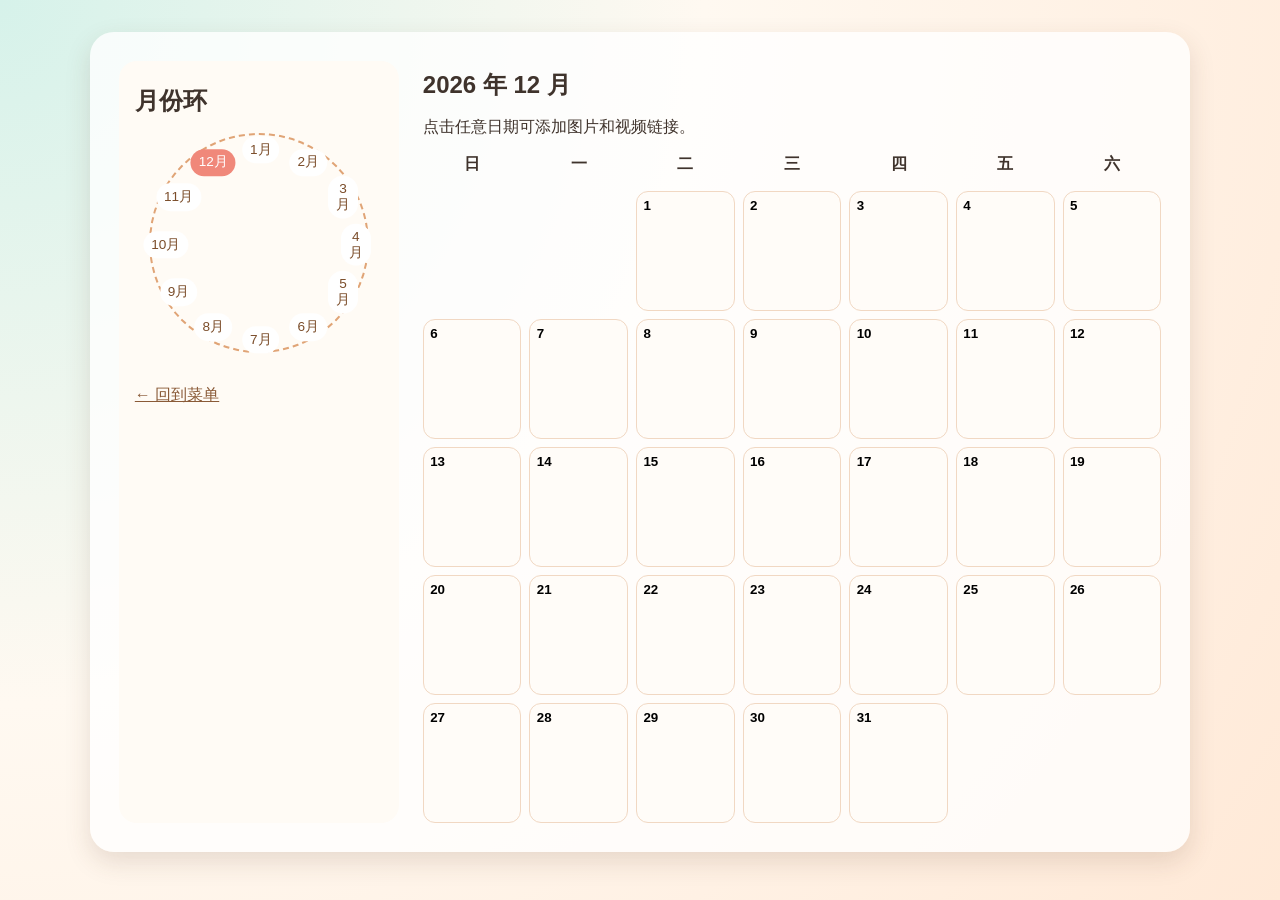
==== calendar.html @ 6daf6be3 "Build interactive afternoon-tea personal website" ====
<!DOCTYPE html>
<html lang="zh-CN">
  <head>
    <meta charset="UTF-8" />
    <meta name="viewport" content="width=device-width, initial-scale=1.0" />
    <title>月历咖啡馆</title>
    <link rel="stylesheet" href="styles.css" />
  </head>
  <body class="page calendar-page">
    <main class="calendar-layout fade-in">
      <aside class="month-ring-panel">
        <h1>月份环</h1>
        <div id="monthRing" class="month-ring" aria-label="月份选择"></div>
        <a class="back-link" href="menu.html">← 回到菜单</a>
      </aside>

      <section class="calendar-panel">
        <header>
          <h2 id="calendarTitle">2026 年 1 月</h2>
          <p>点击任意日期可添加图片和视频链接。</p>
        </header>

        <div class="weekday-row">
          <span>日</span><span>一</span><span>二</span><span>三</span><span>四</span><span>五</span><span>六</span>
        </div>
        <div id="calendarGrid" class="calendar-grid"></div>
      </section>
    </main>

    <dialog id="dayEditor" class="day-editor">
      <form method="dialog" id="entryForm">
        <h3 id="editorDate">编辑日期</h3>
        <label>
          图片 URL
          <input type="url" id="imageInput" placeholder="https://..." />
        </label>
        <label>
          视频链接 URL
          <input type="url" id="videoInput" placeholder="https://..." />
        </label>
        <menu>
          <button value="cancel" type="reset">取消</button>
          <button value="default" id="saveEntry" type="submit">保存</button>
        </menu>
      </form>
    </dialog>

    <script src="script.js"></script>
  </body>
</html>
---- styles.css ----
:root {
  --cream: #fff9f1;
  --tea: #f6d7b0;
  --mint: #d6f2ea;
  --brown: #7b4d2a;
  --accent: #f0887a;
  --text: #3f332c;
  --card: #ffffffcc;
  --shadow: 0 10px 26px rgba(96, 62, 42, 0.15);
}

* {
  box-sizing: border-box;
}

body {
  margin: 0;
  font-family: "Segoe UI", "PingFang SC", "Microsoft YaHei", sans-serif;
  color: var(--text);
  background: radial-gradient(circle at top left, var(--mint), var(--cream) 45%, #ffe9d7);
  min-height: 100vh;
}

.page {
  padding: 2rem;
}

.fade-in {
  animation: fadeIn 0.7s ease-out both;
}

.slide-up {
  animation: slideUp 0.8s ease-out both;
}

.hero {
  display: grid;
  grid-template-columns: 1.1fr 1fr;
  gap: 2rem;
  align-items: center;
  min-height: calc(100vh - 4rem);
}

.tagline {
  display: inline-block;
  background: #ffffffb7;
  border-radius: 999px;
  padding: 0.4rem 0.9rem;
}

h1,
h2 {
  margin: 0.5rem 0;
}

.subtitle {
  max-width: 36rem;
  line-height: 1.8;
}

.order-btn {
  display: inline-flex;
  margin-top: 1.2rem;
  padding: 0.8rem 2rem;
  background: linear-gradient(135deg, #f58d84, #efc277);
  color: #fff;
  border-radius: 999px;
  font-size: 2rem;
  text-decoration: none;
  font-family: "Brush Script MT", cursive;
  letter-spacing: 1px;
  box-shadow: var(--shadow);
  transition: transform 0.25s ease;
}

.order-btn:hover {
  transform: translateY(-5px) scale(1.03);
}

.hero-right {
  display: flex;
  flex-direction: column;
  gap: 2rem;
  align-items: center;
}

.teapot-illustration,
.teacup-illustration {
  position: relative;
}

.teapot-body {
  width: 220px;
  height: 140px;
  background: #efbc87;
  border-radius: 50% 50% 42% 42%;
}

.teapot-lid {
  position: absolute;
  top: -20px;
  left: 80px;
  width: 60px;
  height: 25px;
  background: #dc9662;
  border-radius: 20px;
}

.teapot-handle {
  position: absolute;
  right: -36px;
  top: 32px;
  width: 60px;
  height: 70px;
  border: 12px solid #dc9662;
  border-left: 0;
  border-radius: 0 50px 50px 0;
}

.teapot-spout {
  position: absolute;
  left: -26px;
  top: 48px;
  width: 40px;
  height: 30px;
  background: #dc9662;
  clip-path: polygon(0 0, 100% 50%, 0 100%);
}

.cup-body {
  width: 170px;
  height: 90px;
  background: #fff;
  border-radius: 14px 14px 42px 42px;
  border: 5px solid #eabf98;
}

.cup-handle {
  position: absolute;
  right: -35px;
  top: 20px;
  width: 38px;
  height: 42px;
  border: 7px solid #eabf98;
  border-left: 0;
  border-radius: 0 28px 28px 0;
}

.steam {
  position: absolute;
  width: 20px;
  height: 55px;
  border-left: 3px solid #ffffff;
  border-radius: 50%;
  animation: steamFloat 2.5s ease-in-out infinite;
}

.steam1 {
  top: -50px;
  left: 52px;
}

.steam2 {
  top: -56px;
  left: 92px;
  animation-delay: 0.8s;
}

.menu-shell,
.gallery-shell,
.calendar-layout {
  background: var(--card);
  border-radius: 24px;
  box-shadow: var(--shadow);
  max-width: 1100px;
  margin: 0 auto;
  padding: 1.8rem;
}

.menu-grid {
  display: grid;
  grid-template-columns: repeat(auto-fit, minmax(280px, 1fr));
  gap: 1.2rem;
  margin-top: 1.2rem;
}

.menu-card {
  text-decoration: none;
  color: inherit;
  background: linear-gradient(165deg, #fff, #fff6e7);
  border-radius: 20px;
  padding: 1rem;
  min-height: 210px;
  position: relative;
  overflow: hidden;
  transition: transform 0.2s ease, box-shadow 0.2s ease;
}

.menu-card::after {
  content: attr(data-desc);
  position: absolute;
  inset: auto 0 0 0;
  background: #7b4d2ac7;
  color: #fff;
  padding: 0.8rem;
  transform: translateY(100%);
  transition: transform 0.25s ease;
}

.menu-card:hover::after {
  transform: translateY(0);
}

.menu-card:hover {
  transform: translateY(-4px);
  box-shadow: var(--shadow);
}

.coffee-shape {
  display: inline-block;
  width: 110px;
  height: 110px;
  position: relative;
  margin-bottom: 0.8rem;
}

.coffee-cup {
  position: absolute;
  bottom: 0;
  width: 94px;
  height: 64px;
  border-radius: 18px 18px 32px 32px;
  background: #c48c5d;
}

.coffee-handle {
  position: absolute;
  bottom: 23px;
  right: 0;
  width: 24px;
  height: 28px;
  border: 5px solid #9a6640;
  border-left: 0;
  border-radius: 0 18px 18px 0;
}

.coffee-steam {
  position: absolute;
  top: 8px;
  width: 12px;
  height: 32px;
  border-left: 3px solid #9a6640;
  border-radius: 50%;
}

.steam-a {
  left: 24px;
}

.steam-b {
  left: 50px;
}

.plate-icon {
  width: 90px;
  height: 90px;
  border-radius: 50%;
  background: radial-gradient(circle at center, #fff 45%, #f6d7b0);
  margin-bottom: 0.8rem;
}

.calendar-layout {
  display: grid;
  grid-template-columns: 280px 1fr;
  gap: 1.5rem;
}

.month-ring-panel {
  background: #fffbf5;
  border-radius: 18px;
  padding: 1rem;
}

.month-ring {
  width: 220px;
  height: 220px;
  margin: 1rem auto;
  position: relative;
  border-radius: 50%;
  border: 2px dashed #e0a476;
}

.month-btn {
  position: absolute;
  transform: translate(-50%, -50%);
  border: 0;
  background: #fff;
  color: #7b4d2a;
  border-radius: 999px;
  padding: 0.3rem 0.5rem;
  cursor: pointer;
  font-size: 0.85rem;
}

.month-btn.active {
  background: #f0887a;
  color: #fff;
}

.weekday-row,
.calendar-grid {
  display: grid;
  grid-template-columns: repeat(7, minmax(0, 1fr));
  gap: 0.5rem;
}

.weekday-row {
  margin: 1rem 0;
  text-align: center;
  font-weight: 700;
}

.day-cell {
  border: 1px solid #f1d8c3;
  border-radius: 12px;
  min-height: 120px;
  background: #fffcf8;
  padding: 0.4rem;
  cursor: pointer;
  display: flex;
  flex-direction: column;
  gap: 0.4rem;
}

.day-cell img {
  width: 100%;
  height: 50px;
  object-fit: cover;
  border-radius: 8px;
}

.day-cell a {
  color: #c45b44;
  font-size: 0.8rem;
}

.day-editor {
  border: 0;
  border-radius: 14px;
  padding: 1rem;
  width: min(420px, 92vw);
}

.day-editor form {
  display: grid;
  gap: 0.8rem;
}

.day-editor input,
.gallery-controls input {
  width: 100%;
  padding: 0.45rem;
  border-radius: 8px;
  border: 1px solid #d8c2aa;
}

.gallery-controls {
  display: grid;
  grid-template-columns: repeat(auto-fit, minmax(220px, 1fr));
  gap: 1rem;
  margin: 1rem 0;
}

.primary-btn {
  border: 0;
  border-radius: 999px;
  background: #f0887a;
  color: #fff;
  padding: 0.6rem 1rem;
  cursor: pointer;
  align-self: end;
}

.gallery-grid {
  display: grid;
  grid-template-columns: repeat(auto-fit, minmax(190px, 1fr));
  gap: 0.8rem;
}

.gallery-item {
  background: #fff;
  border-radius: 12px;
  padding: 0.5rem;
  box-shadow: 0 4px 14px rgba(0, 0, 0, 0.08);
}

.gallery-item img,
.gallery-item iframe {
  width: 100%;
  border-radius: 8px;
}

.back-link {
  display: inline-block;
  margin-top: 1rem;
  color: #8a5a37;
}

@keyframes fadeIn {
  from { opacity: 0; }
  to { opacity: 1; }
}

@keyframes slideUp {
  from {
    opacity: 0;
    transform: translateY(20px);
  }
  to {
    opacity: 1;
    transform: translateY(0);
  }
}

@keyframes steamFloat {
  0%,
  100% { transform: translateY(0); }
  50% { transform: translateY(-8px); }
}

@media (max-width: 900px) {
  .hero,
  .calendar-layout {
    grid-template-columns: 1fr;
  }

  .month-ring {
    margin-inline: 0;
  }
}
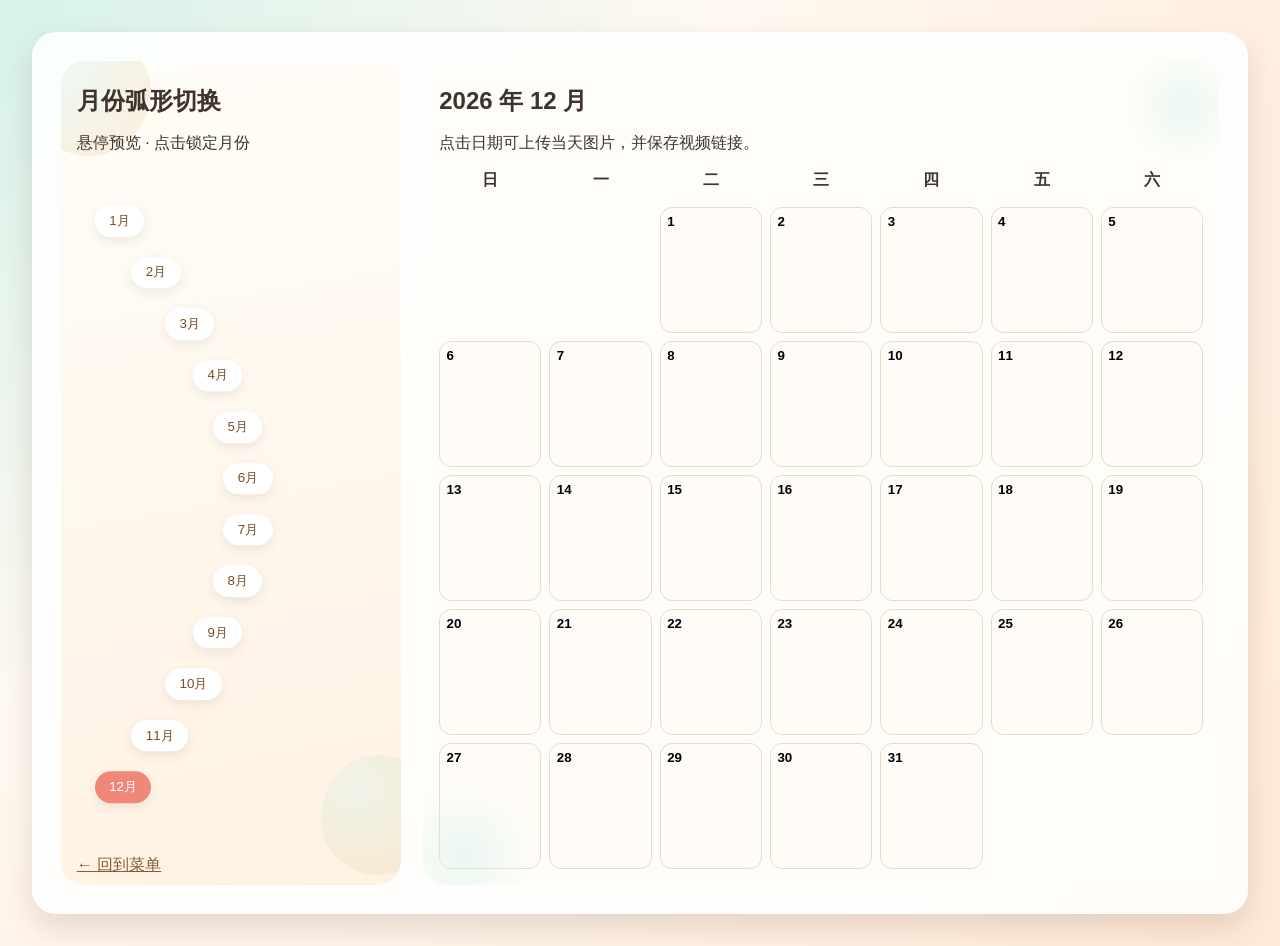
==== commit cca367e1: "Refine tea site with gif home, arc calendar, and teapot period gallery" ====
--- a/calendar.html
+++ b/calendar.html
@@ -8,16 +8,19 @@
   </head>
   <body class="page calendar-page">
     <main class="calendar-layout fade-in">
-      <aside class="month-ring-panel">
-        <h1>月份环</h1>
-        <div id="monthRing" class="month-ring" aria-label="月份选择"></div>
+      <aside class="month-arc-panel">
+        <div class="month-illustration leaf-a" aria-hidden="true"></div>
+        <div class="month-illustration leaf-b" aria-hidden="true"></div>
+        <h1>月份弧形切换</h1>
+        <p>悬停预览 · 点击锁定月份</p>
+        <div id="monthArc" class="month-arc" aria-label="月份弧形选择"></div>
         <a class="back-link" href="menu.html">← 回到菜单</a>
       </aside>
 
       <section class="calendar-panel">
         <header>
           <h2 id="calendarTitle">2026 年 1 月</h2>
-          <p>点击任意日期可添加图片和视频链接。</p>
+          <p>点击日期可上传当天图片，并保存视频链接。</p>
         </header>
 
         <div class="weekday-row">
@@ -31,9 +34,10 @@
       <form method="dialog" id="entryForm">
         <h3 id="editorDate">编辑日期</h3>
         <label>
-          图片 URL
-          <input type="url" id="imageInput" placeholder="https://..." />
+          上传图片
+          <input type="file" id="imageFileInput" accept="image/*" />
         </label>
+        <img id="imagePreview" class="upload-preview" alt="图片预览" hidden />
         <label>
           视频链接 URL
           <input type="url" id="videoInput" placeholder="https://..." />
--- a/styles.css
+++ b/styles.css
@@ -5,8 +5,8 @@
   --brown: #7b4d2a;
   --accent: #f0887a;
   --text: #3f332c;
-  --card: #ffffffcc;
-  --shadow: 0 10px 26px rgba(96, 62, 42, 0.15);
+  --card: #ffffffd9;
+  --shadow: 0 14px 30px rgba(96, 62, 42, 0.16);
 }
 
 * {
@@ -25,47 +25,28 @@
   padding: 2rem;
 }
 
-.fade-in {
-  animation: fadeIn 0.7s ease-out both;
-}
-
-.slide-up {
-  animation: slideUp 0.8s ease-out both;
-}
-
-.hero {
-  display: grid;
-  grid-template-columns: 1.1fr 1fr;
-  gap: 2rem;
-  align-items: center;
+.fade-in { animation: fadeIn 0.7s ease-out both; }
+.slide-up { animation: slideUp 0.8s ease-out both; }
+
+/* Home */
+.gif-home {
+  --home-gif: url("https://media.giphy.com/media/l0HlNQ03J5JxX6lva/giphy.gif");
+  background: var(--home-gif) center/cover no-repeat fixed;
+}
+
+.home-minimal {
   min-height: calc(100vh - 4rem);
-}
-
-.tagline {
-  display: inline-block;
-  background: #ffffffb7;
-  border-radius: 999px;
-  padding: 0.4rem 0.9rem;
-}
-
-h1,
-h2 {
-  margin: 0.5rem 0;
-}
-
-.subtitle {
-  max-width: 36rem;
-  line-height: 1.8;
+  display: grid;
+  place-items: center;
 }
 
 .order-btn {
   display: inline-flex;
-  margin-top: 1.2rem;
-  padding: 0.8rem 2rem;
+  padding: 0.9rem 2.2rem;
   background: linear-gradient(135deg, #f58d84, #efc277);
   color: #fff;
   border-radius: 999px;
-  font-size: 2rem;
+  font-size: 2.1rem;
   text-decoration: none;
   font-family: "Brush Script MT", cursive;
   letter-spacing: 1px;
@@ -73,110 +54,23 @@
   transition: transform 0.25s ease;
 }
 
-.order-btn:hover {
-  transform: translateY(-5px) scale(1.03);
-}
-
-.hero-right {
-  display: flex;
-  flex-direction: column;
-  gap: 2rem;
-  align-items: center;
-}
-
-.teapot-illustration,
-.teacup-illustration {
-  position: relative;
-}
-
-.teapot-body {
-  width: 220px;
-  height: 140px;
-  background: #efbc87;
-  border-radius: 50% 50% 42% 42%;
-}
-
-.teapot-lid {
-  position: absolute;
-  top: -20px;
-  left: 80px;
-  width: 60px;
-  height: 25px;
-  background: #dc9662;
-  border-radius: 20px;
-}
-
-.teapot-handle {
-  position: absolute;
-  right: -36px;
-  top: 32px;
-  width: 60px;
-  height: 70px;
-  border: 12px solid #dc9662;
-  border-left: 0;
-  border-radius: 0 50px 50px 0;
-}
-
-.teapot-spout {
-  position: absolute;
-  left: -26px;
-  top: 48px;
-  width: 40px;
-  height: 30px;
-  background: #dc9662;
-  clip-path: polygon(0 0, 100% 50%, 0 100%);
-}
-
-.cup-body {
-  width: 170px;
-  height: 90px;
-  background: #fff;
-  border-radius: 14px 14px 42px 42px;
-  border: 5px solid #eabf98;
-}
-
-.cup-handle {
-  position: absolute;
-  right: -35px;
-  top: 20px;
-  width: 38px;
-  height: 42px;
-  border: 7px solid #eabf98;
-  border-left: 0;
-  border-radius: 0 28px 28px 0;
-}
-
-.steam {
-  position: absolute;
-  width: 20px;
-  height: 55px;
-  border-left: 3px solid #ffffff;
-  border-radius: 50%;
-  animation: steamFloat 2.5s ease-in-out infinite;
-}
-
-.steam1 {
-  top: -50px;
-  left: 52px;
-}
-
-.steam2 {
-  top: -56px;
-  left: 92px;
-  animation-delay: 0.8s;
-}
-
+.order-btn:hover { transform: translateY(-5px) scale(1.04); }
+
+/* Shared panel */
 .menu-shell,
 .gallery-shell,
 .calendar-layout {
   background: var(--card);
   border-radius: 24px;
   box-shadow: var(--shadow);
-  max-width: 1100px;
+  max-width: 1240px;
   margin: 0 auto;
   padding: 1.8rem;
 }
 
+h1, h2 { margin: 0.5rem 0; }
+
+/* Menu */
 .menu-grid {
   display: grid;
   grid-template-columns: repeat(auto-fit, minmax(280px, 1fr));
@@ -207,14 +101,8 @@
   transition: transform 0.25s ease;
 }
 
-.menu-card:hover::after {
-  transform: translateY(0);
-}
-
-.menu-card:hover {
-  transform: translateY(-4px);
-  box-shadow: var(--shadow);
-}
+.menu-card:hover::after { transform: translateY(0); }
+.menu-card:hover { transform: translateY(-4px); box-shadow: var(--shadow); }
 
 .coffee-shape {
   display: inline-block;
@@ -253,13 +141,8 @@
   border-radius: 50%;
 }
 
-.steam-a {
-  left: 24px;
-}
-
-.steam-b {
-  left: 50px;
-}
+.steam-a { left: 24px; }
+.steam-b { left: 50px; }
 
 .plate-icon {
   width: 90px;
@@ -269,42 +152,100 @@
   margin-bottom: 0.8rem;
 }
 
+/* Calendar arc layout */
 .calendar-layout {
   display: grid;
-  grid-template-columns: 280px 1fr;
-  gap: 1.5rem;
-}
-
-.month-ring-panel {
-  background: #fffbf5;
-  border-radius: 18px;
-  padding: 1rem;
-}
-
-.month-ring {
-  width: 220px;
-  height: 220px;
-  margin: 1rem auto;
+  grid-template-columns: 340px 1fr;
+  gap: 1.4rem;
+  min-height: 80vh;
+}
+
+.month-arc-panel {
   position: relative;
-  border-radius: 50%;
-  border: 2px dashed #e0a476;
-}
-
-.month-btn {
-  position: absolute;
-  transform: translate(-50%, -50%);
+  overflow: hidden;
+  border-radius: 24px;
+  background: linear-gradient(170deg, #fffdf8, #fff2e2);
+  padding: 1rem 1rem 1.2rem;
+}
+
+.month-illustration {
+  position: absolute;
+  width: 120px;
+  height: 120px;
+  background: radial-gradient(circle at 30% 30%, #d6f2ea, #f6d7b0);
+  opacity: 0.4;
+  border-radius: 46% 54% 52% 48% / 54% 45% 55% 46%;
+}
+
+.leaf-a { left: -30px; top: -25px; }
+.leaf-b { right: -40px; bottom: 10px; }
+
+.month-arc-panel h1,
+.month-arc-panel p,
+.month-arc,
+.month-arc-panel .back-link { position: relative; z-index: 2; }
+
+.month-arc {
+  margin-top: 1rem;
+  min-height: calc(100% - 120px);
+  width: 100%;
+  position: relative;
+}
+
+.month-arc-btn {
+  position: absolute;
+  left: 18px;
+  transform: translateY(-50%);
   border: 0;
   background: #fff;
   color: #7b4d2a;
   border-radius: 999px;
-  padding: 0.3rem 0.5rem;
+  padding: 0.42rem 0.9rem;
+  box-shadow: 0 4px 12px rgba(0, 0, 0, 0.08);
   cursor: pointer;
-  font-size: 0.85rem;
-}
-
-.month-btn.active {
+  transition: transform 0.2s ease, background 0.2s ease, color 0.2s ease;
+}
+
+.month-arc-btn:hover,
+.month-arc-btn.preview {
+  transform: translateY(-50%) translateX(6px);
+  background: #f7bc83;
+}
+
+.month-arc-btn.active {
   background: #f0887a;
   color: #fff;
+}
+
+.calendar-panel {
+  background: #fffdf9;
+  border-radius: 22px;
+  padding: 1rem;
+  position: relative;
+  overflow: hidden;
+}
+
+.calendar-panel::before,
+.calendar-panel::after {
+  content: "";
+  position: absolute;
+  border-radius: 50%;
+  background: radial-gradient(circle, #d6f2ea80, transparent 65%);
+  pointer-events: none;
+}
+
+.calendar-panel::before {
+  width: 130px;
+  height: 130px;
+  right: -30px;
+  top: -20px;
+}
+
+.calendar-panel::after {
+  width: 160px;
+  height: 160px;
+  left: -40px;
+  bottom: -50px;
 }
 
 .weekday-row,
@@ -323,7 +264,7 @@
 .day-cell {
   border: 1px solid #f1d8c3;
   border-radius: 12px;
-  min-height: 120px;
+  min-height: 126px;
   background: #fffcf8;
   padding: 0.4rem;
   cursor: pointer;
@@ -334,15 +275,12 @@
 
 .day-cell img {
   width: 100%;
-  height: 50px;
+  height: 56px;
   object-fit: cover;
   border-radius: 8px;
 }
 
-.day-cell a {
-  color: #c45b44;
-  font-size: 0.8rem;
-}
+.day-cell a { color: #c45b44; font-size: 0.8rem; }
 
 .day-editor {
   border: 0;
@@ -351,53 +289,182 @@
   width: min(420px, 92vw);
 }
 
-.day-editor form {
-  display: grid;
+.day-editor form { display: grid; gap: 0.8rem; }
+.day-editor input,
+.gallery-shell input { width: 100%; padding: 0.45rem; border-radius: 8px; border: 1px solid #d8c2aa; }
+
+.upload-preview {
+  width: 100%;
+  max-height: 160px;
+  object-fit: cover;
+  border-radius: 10px;
+}
+
+/* Gallery periods */
+.period-manager {
+  margin: 1rem 0;
+  display: grid;
+  grid-template-columns: 1fr auto;
   gap: 0.8rem;
-}
-
-.day-editor input,
-.gallery-controls input {
-  width: 100%;
-  padding: 0.45rem;
-  border-radius: 8px;
-  border: 1px solid #d8c2aa;
-}
-
-.gallery-controls {
-  display: grid;
-  grid-template-columns: repeat(auto-fit, minmax(220px, 1fr));
-  gap: 1rem;
-  margin: 1rem 0;
-}
-
-.primary-btn {
+  align-items: end;
+}
+
+.primary-btn,
+.ghost-btn {
   border: 0;
   border-radius: 999px;
-  background: #f0887a;
-  color: #fff;
-  padding: 0.6rem 1rem;
+  padding: 0.58rem 1rem;
   cursor: pointer;
-  align-self: end;
-}
-
-.gallery-grid {
-  display: grid;
-  grid-template-columns: repeat(auto-fit, minmax(190px, 1fr));
+}
+
+.primary-btn { background: #f0887a; color: #fff; }
+.ghost-btn { background: #f3ebdf; color: #6f4a2f; }
+.ghost-btn.danger { background: #ffd9d2; color: #9b2c2c; }
+
+.period-list {
+  display: flex;
+  flex-wrap: wrap;
   gap: 0.8rem;
-}
-
-.gallery-item {
+  margin-bottom: 1rem;
+}
+
+.period-item {
+  border: 0;
+  background: #fff;
+  border-radius: 14px;
+  padding: 0.6rem 0.8rem;
+  box-shadow: 0 5px 14px rgba(0, 0, 0, 0.09);
+  display: flex;
+  gap: 0.5rem;
+  align-items: center;
+  cursor: pointer;
+}
+
+.period-item.active {
+  outline: 2px solid #f0887a;
+  transform: translateY(-2px);
+}
+
+.period-item .tiny-pot {
+  width: 26px;
+  height: 20px;
+  border-radius: 50% 50% 45% 45%;
+  background: #d29663;
+  position: relative;
+}
+
+.period-item .tiny-pot::after {
+  content: "";
+  position: absolute;
+  right: -8px;
+  top: 5px;
+  width: 8px;
+  height: 8px;
+  border: 2px solid #b07543;
+  border-left: 0;
+  border-radius: 0 8px 8px 0;
+}
+
+.period-detail {
+  background: #fffcf8;
+  border-radius: 18px;
+  padding: 1rem;
+}
+
+.period-detail-head {
+  display: flex;
+  justify-content: space-between;
+  flex-wrap: wrap;
+  gap: 0.8rem;
+  align-items: center;
+}
+
+.period-actions { display: flex; gap: 0.5rem; }
+
+.water-upload-controls {
+  margin: 0.8rem 0;
+}
+
+.waterfall-scene {
+  display: grid;
+  grid-template-columns: 120px 1fr;
+  gap: 1rem;
+  align-items: start;
+}
+
+.teapot-anchor {
+  position: sticky;
+  top: 1rem;
+  width: 105px;
+  height: 90px;
+}
+
+.pot-body {
+  position: absolute;
+  bottom: 10px;
+  left: 14px;
+  width: 70px;
+  height: 46px;
+  border-radius: 50% 50% 44% 44%;
+  background: #d29663;
+}
+
+.pot-lid {
+  position: absolute;
+  top: 14px;
+  left: 34px;
+  width: 30px;
+  height: 10px;
+  border-radius: 10px;
+  background: #b97f4d;
+}
+
+.pot-handle {
+  position: absolute;
+  right: 8px;
+  bottom: 24px;
+  width: 16px;
+  height: 24px;
+  border: 4px solid #b97f4d;
+  border-left: 0;
+  border-radius: 0 14px 14px 0;
+}
+
+.pot-spout {
+  position: absolute;
+  left: 0;
+  bottom: 30px;
+  width: 20px;
+  height: 15px;
+  background: #b97f4d;
+  clip-path: polygon(0 0, 100% 50%, 0 100%);
+}
+
+.water-stream {
+  border-left: 8px solid #c2edf5;
+  padding-left: 0.8rem;
+  display: grid;
+  gap: 0.8rem;
+}
+
+.stream-item {
   background: #fff;
   border-radius: 12px;
   padding: 0.5rem;
   box-shadow: 0 4px 14px rgba(0, 0, 0, 0.08);
 }
 
-.gallery-item img,
-.gallery-item iframe {
+.stream-item img {
   width: 100%;
+  max-height: 220px;
+  object-fit: cover;
   border-radius: 8px;
+}
+
+.stream-item footer {
+  margin-top: 0.4rem;
+  display: flex;
+  gap: 0.5rem;
 }
 
 .back-link {
@@ -412,29 +479,24 @@
 }
 
 @keyframes slideUp {
-  from {
-    opacity: 0;
-    transform: translateY(20px);
-  }
-  to {
-    opacity: 1;
-    transform: translateY(0);
-  }
-}
-
-@keyframes steamFloat {
-  0%,
-  100% { transform: translateY(0); }
-  50% { transform: translateY(-8px); }
-}
-
-@media (max-width: 900px) {
-  .hero,
+  from { opacity: 0; transform: translateY(20px); }
+  to { opacity: 1; transform: translateY(0); }
+}
+
+@media (max-width: 960px) {
   .calendar-layout {
     grid-template-columns: 1fr;
   }
 
-  .month-ring {
-    margin-inline: 0;
+  .month-arc {
+    min-height: 300px;
   }
-}
+
+  .waterfall-scene {
+    grid-template-columns: 1fr;
+  }
+
+  .teapot-anchor {
+    position: relative;
+  }
+}
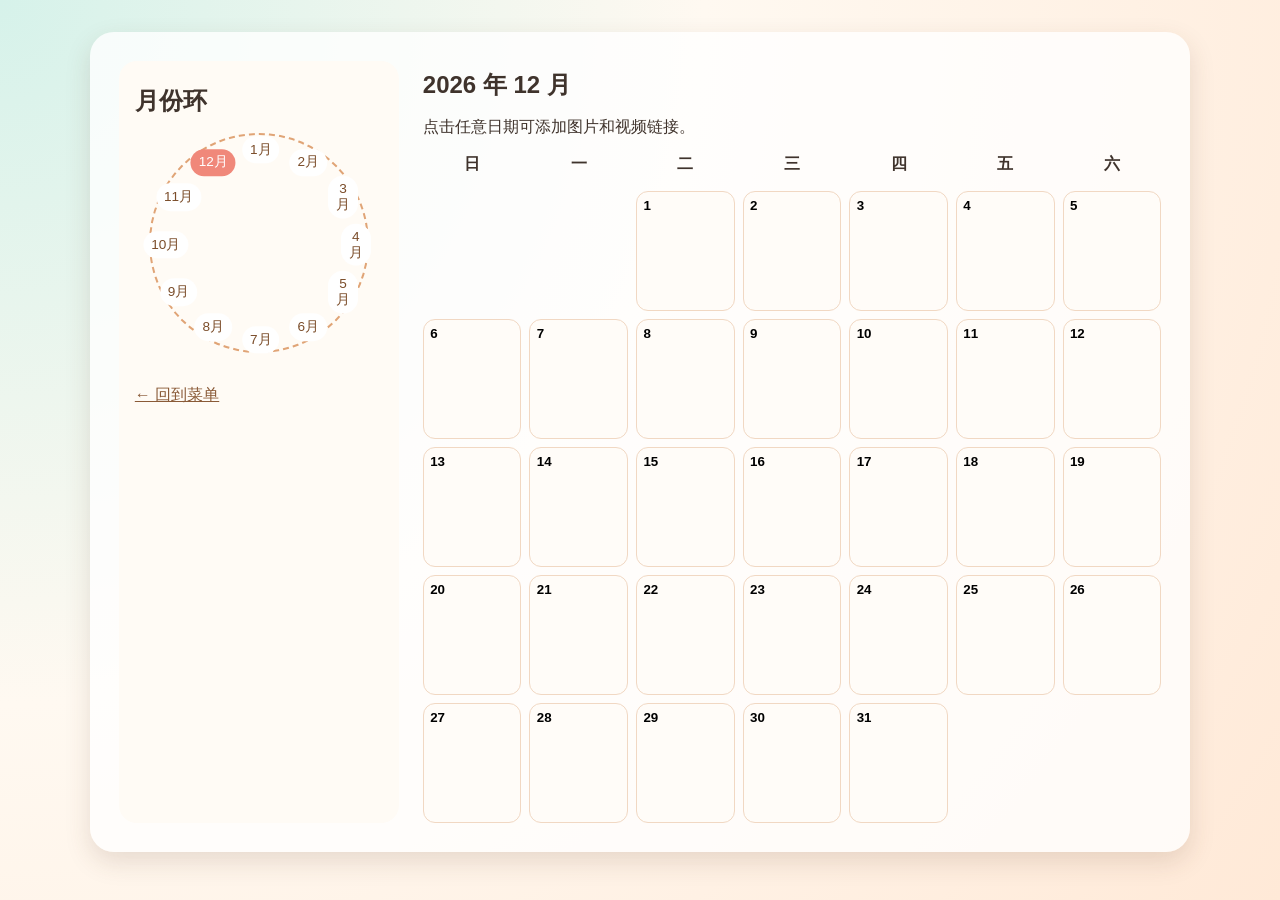
==== commit f9579c5a: "Merge branch 'main' into codex/build-personal-website-with-interactive-features-32yh8f" ====
--- a/calendar.html
+++ b/calendar.html
@@ -8,19 +8,16 @@
   </head>
   <body class="page calendar-page">
     <main class="calendar-layout fade-in">
-      <aside class="month-arc-panel">
-        <div class="month-illustration leaf-a" aria-hidden="true"></div>
-        <div class="month-illustration leaf-b" aria-hidden="true"></div>
-        <h1>月份弧形切换</h1>
-        <p>悬停预览 · 点击锁定月份</p>
-        <div id="monthArc" class="month-arc" aria-label="月份弧形选择"></div>
+      <aside class="month-ring-panel">
+        <h1>月份环</h1>
+        <div id="monthRing" class="month-ring" aria-label="月份选择"></div>
         <a class="back-link" href="menu.html">← 回到菜单</a>
       </aside>
 
       <section class="calendar-panel">
         <header>
           <h2 id="calendarTitle">2026 年 1 月</h2>
-          <p>点击日期可上传当天图片，并保存视频链接。</p>
+          <p>点击任意日期可添加图片和视频链接。</p>
         </header>
 
         <div class="weekday-row">
@@ -34,10 +31,9 @@
       <form method="dialog" id="entryForm">
         <h3 id="editorDate">编辑日期</h3>
         <label>
-          上传图片
-          <input type="file" id="imageFileInput" accept="image/*" />
+          图片 URL
+          <input type="url" id="imageInput" placeholder="https://..." />
         </label>
-        <img id="imagePreview" class="upload-preview" alt="图片预览" hidden />
         <label>
           视频链接 URL
           <input type="url" id="videoInput" placeholder="https://..." />
--- a/styles.css
+++ b/styles.css
@@ -5,8 +5,8 @@
   --brown: #7b4d2a;
   --accent: #f0887a;
   --text: #3f332c;
-  --card: #ffffffd9;
-  --shadow: 0 14px 30px rgba(96, 62, 42, 0.16);
+  --card: #ffffffcc;
+  --shadow: 0 10px 26px rgba(96, 62, 42, 0.15);
 }
 
 * {
@@ -25,28 +25,47 @@
   padding: 2rem;
 }
 
-.fade-in { animation: fadeIn 0.7s ease-out both; }
-.slide-up { animation: slideUp 0.8s ease-out both; }
-
-/* Home */
-.gif-home {
-  --home-gif: url("https://media.giphy.com/media/l0HlNQ03J5JxX6lva/giphy.gif");
-  background: var(--home-gif) center/cover no-repeat fixed;
-}
-
-.home-minimal {
+.fade-in {
+  animation: fadeIn 0.7s ease-out both;
+}
+
+.slide-up {
+  animation: slideUp 0.8s ease-out both;
+}
+
+.hero {
+  display: grid;
+  grid-template-columns: 1.1fr 1fr;
+  gap: 2rem;
+  align-items: center;
   min-height: calc(100vh - 4rem);
-  display: grid;
-  place-items: center;
+}
+
+.tagline {
+  display: inline-block;
+  background: #ffffffb7;
+  border-radius: 999px;
+  padding: 0.4rem 0.9rem;
+}
+
+h1,
+h2 {
+  margin: 0.5rem 0;
+}
+
+.subtitle {
+  max-width: 36rem;
+  line-height: 1.8;
 }
 
 .order-btn {
   display: inline-flex;
-  padding: 0.9rem 2.2rem;
+  margin-top: 1.2rem;
+  padding: 0.8rem 2rem;
   background: linear-gradient(135deg, #f58d84, #efc277);
   color: #fff;
   border-radius: 999px;
-  font-size: 2.1rem;
+  font-size: 2rem;
   text-decoration: none;
   font-family: "Brush Script MT", cursive;
   letter-spacing: 1px;
@@ -54,23 +73,110 @@
   transition: transform 0.25s ease;
 }
 
-.order-btn:hover { transform: translateY(-5px) scale(1.04); }
-
-/* Shared panel */
+.order-btn:hover {
+  transform: translateY(-5px) scale(1.03);
+}
+
+.hero-right {
+  display: flex;
+  flex-direction: column;
+  gap: 2rem;
+  align-items: center;
+}
+
+.teapot-illustration,
+.teacup-illustration {
+  position: relative;
+}
+
+.teapot-body {
+  width: 220px;
+  height: 140px;
+  background: #efbc87;
+  border-radius: 50% 50% 42% 42%;
+}
+
+.teapot-lid {
+  position: absolute;
+  top: -20px;
+  left: 80px;
+  width: 60px;
+  height: 25px;
+  background: #dc9662;
+  border-radius: 20px;
+}
+
+.teapot-handle {
+  position: absolute;
+  right: -36px;
+  top: 32px;
+  width: 60px;
+  height: 70px;
+  border: 12px solid #dc9662;
+  border-left: 0;
+  border-radius: 0 50px 50px 0;
+}
+
+.teapot-spout {
+  position: absolute;
+  left: -26px;
+  top: 48px;
+  width: 40px;
+  height: 30px;
+  background: #dc9662;
+  clip-path: polygon(0 0, 100% 50%, 0 100%);
+}
+
+.cup-body {
+  width: 170px;
+  height: 90px;
+  background: #fff;
+  border-radius: 14px 14px 42px 42px;
+  border: 5px solid #eabf98;
+}
+
+.cup-handle {
+  position: absolute;
+  right: -35px;
+  top: 20px;
+  width: 38px;
+  height: 42px;
+  border: 7px solid #eabf98;
+  border-left: 0;
+  border-radius: 0 28px 28px 0;
+}
+
+.steam {
+  position: absolute;
+  width: 20px;
+  height: 55px;
+  border-left: 3px solid #ffffff;
+  border-radius: 50%;
+  animation: steamFloat 2.5s ease-in-out infinite;
+}
+
+.steam1 {
+  top: -50px;
+  left: 52px;
+}
+
+.steam2 {
+  top: -56px;
+  left: 92px;
+  animation-delay: 0.8s;
+}
+
 .menu-shell,
 .gallery-shell,
 .calendar-layout {
   background: var(--card);
   border-radius: 24px;
   box-shadow: var(--shadow);
-  max-width: 1240px;
+  max-width: 1100px;
   margin: 0 auto;
   padding: 1.8rem;
 }
 
-h1, h2 { margin: 0.5rem 0; }
-
-/* Menu */
 .menu-grid {
   display: grid;
   grid-template-columns: repeat(auto-fit, minmax(280px, 1fr));
@@ -101,8 +207,14 @@
   transition: transform 0.25s ease;
 }
 
-.menu-card:hover::after { transform: translateY(0); }
-.menu-card:hover { transform: translateY(-4px); box-shadow: var(--shadow); }
+.menu-card:hover::after {
+  transform: translateY(0);
+}
+
+.menu-card:hover {
+  transform: translateY(-4px);
+  box-shadow: var(--shadow);
+}
 
 .coffee-shape {
   display: inline-block;
@@ -141,8 +253,13 @@
   border-radius: 50%;
 }
 
-.steam-a { left: 24px; }
-.steam-b { left: 50px; }
+.steam-a {
+  left: 24px;
+}
+
+.steam-b {
+  left: 50px;
+}
 
 .plate-icon {
   width: 90px;
@@ -152,100 +269,42 @@
   margin-bottom: 0.8rem;
 }
 
-/* Calendar arc layout */
 .calendar-layout {
   display: grid;
-  grid-template-columns: 340px 1fr;
-  gap: 1.4rem;
-  min-height: 80vh;
-}
-
-.month-arc-panel {
+  grid-template-columns: 280px 1fr;
+  gap: 1.5rem;
+}
+
+.month-ring-panel {
+  background: #fffbf5;
+  border-radius: 18px;
+  padding: 1rem;
+}
+
+.month-ring {
+  width: 220px;
+  height: 220px;
+  margin: 1rem auto;
   position: relative;
-  overflow: hidden;
-  border-radius: 24px;
-  background: linear-gradient(170deg, #fffdf8, #fff2e2);
-  padding: 1rem 1rem 1.2rem;
-}
-
-.month-illustration {
-  position: absolute;
-  width: 120px;
-  height: 120px;
-  background: radial-gradient(circle at 30% 30%, #d6f2ea, #f6d7b0);
-  opacity: 0.4;
-  border-radius: 46% 54% 52% 48% / 54% 45% 55% 46%;
-}
-
-.leaf-a { left: -30px; top: -25px; }
-.leaf-b { right: -40px; bottom: 10px; }
-
-.month-arc-panel h1,
-.month-arc-panel p,
-.month-arc,
-.month-arc-panel .back-link { position: relative; z-index: 2; }
-
-.month-arc {
-  margin-top: 1rem;
-  min-height: calc(100% - 120px);
-  width: 100%;
-  position: relative;
-}
-
-.month-arc-btn {
-  position: absolute;
-  left: 18px;
-  transform: translateY(-50%);
+  border-radius: 50%;
+  border: 2px dashed #e0a476;
+}
+
+.month-btn {
+  position: absolute;
+  transform: translate(-50%, -50%);
   border: 0;
   background: #fff;
   color: #7b4d2a;
   border-radius: 999px;
-  padding: 0.42rem 0.9rem;
-  box-shadow: 0 4px 12px rgba(0, 0, 0, 0.08);
+  padding: 0.3rem 0.5rem;
   cursor: pointer;
-  transition: transform 0.2s ease, background 0.2s ease, color 0.2s ease;
-}
-
-.month-arc-btn:hover,
-.month-arc-btn.preview {
-  transform: translateY(-50%) translateX(6px);
-  background: #f7bc83;
-}
-
-.month-arc-btn.active {
+  font-size: 0.85rem;
+}
+
+.month-btn.active {
   background: #f0887a;
   color: #fff;
-}
-
-.calendar-panel {
-  background: #fffdf9;
-  border-radius: 22px;
-  padding: 1rem;
-  position: relative;
-  overflow: hidden;
-}
-
-.calendar-panel::before,
-.calendar-panel::after {
-  content: "";
-  position: absolute;
-  border-radius: 50%;
-  background: radial-gradient(circle, #d6f2ea80, transparent 65%);
-  pointer-events: none;
-}
-
-.calendar-panel::before {
-  width: 130px;
-  height: 130px;
-  right: -30px;
-  top: -20px;
-}
-
-.calendar-panel::after {
-  width: 160px;
-  height: 160px;
-  left: -40px;
-  bottom: -50px;
 }
 
 .weekday-row,
@@ -264,7 +323,7 @@
 .day-cell {
   border: 1px solid #f1d8c3;
   border-radius: 12px;
-  min-height: 126px;
+  min-height: 120px;
   background: #fffcf8;
   padding: 0.4rem;
   cursor: pointer;
@@ -275,12 +334,15 @@
 
 .day-cell img {
   width: 100%;
-  height: 56px;
+  height: 50px;
   object-fit: cover;
   border-radius: 8px;
 }
 
-.day-cell a { color: #c45b44; font-size: 0.8rem; }
+.day-cell a {
+  color: #c45b44;
+  font-size: 0.8rem;
+}
 
 .day-editor {
   border: 0;
@@ -289,182 +351,53 @@
   width: min(420px, 92vw);
 }
 
-.day-editor form { display: grid; gap: 0.8rem; }
+.day-editor form {
+  display: grid;
+  gap: 0.8rem;
+}
+
 .day-editor input,
-.gallery-shell input { width: 100%; padding: 0.45rem; border-radius: 8px; border: 1px solid #d8c2aa; }
-
-.upload-preview {
+.gallery-controls input {
   width: 100%;
-  max-height: 160px;
-  object-fit: cover;
-  border-radius: 10px;
-}
-
-/* Gallery periods */
-.period-manager {
+  padding: 0.45rem;
+  border-radius: 8px;
+  border: 1px solid #d8c2aa;
+}
+
+.gallery-controls {
+  display: grid;
+  grid-template-columns: repeat(auto-fit, minmax(220px, 1fr));
+  gap: 1rem;
   margin: 1rem 0;
-  display: grid;
-  grid-template-columns: 1fr auto;
-  gap: 0.8rem;
-  align-items: end;
-}
-
-.primary-btn,
-.ghost-btn {
+}
+
+.primary-btn {
   border: 0;
   border-radius: 999px;
-  padding: 0.58rem 1rem;
+  background: #f0887a;
+  color: #fff;
+  padding: 0.6rem 1rem;
   cursor: pointer;
-}
-
-.primary-btn { background: #f0887a; color: #fff; }
-.ghost-btn { background: #f3ebdf; color: #6f4a2f; }
-.ghost-btn.danger { background: #ffd9d2; color: #9b2c2c; }
-
-.period-list {
-  display: flex;
-  flex-wrap: wrap;
+  align-self: end;
+}
+
+.gallery-grid {
+  display: grid;
+  grid-template-columns: repeat(auto-fit, minmax(190px, 1fr));
   gap: 0.8rem;
-  margin-bottom: 1rem;
-}
-
-.period-item {
-  border: 0;
-  background: #fff;
-  border-radius: 14px;
-  padding: 0.6rem 0.8rem;
-  box-shadow: 0 5px 14px rgba(0, 0, 0, 0.09);
-  display: flex;
-  gap: 0.5rem;
-  align-items: center;
-  cursor: pointer;
-}
-
-.period-item.active {
-  outline: 2px solid #f0887a;
-  transform: translateY(-2px);
-}
-
-.period-item .tiny-pot {
-  width: 26px;
-  height: 20px;
-  border-radius: 50% 50% 45% 45%;
-  background: #d29663;
-  position: relative;
-}
-
-.period-item .tiny-pot::after {
-  content: "";
-  position: absolute;
-  right: -8px;
-  top: 5px;
-  width: 8px;
-  height: 8px;
-  border: 2px solid #b07543;
-  border-left: 0;
-  border-radius: 0 8px 8px 0;
-}
-
-.period-detail {
-  background: #fffcf8;
-  border-radius: 18px;
-  padding: 1rem;
-}
-
-.period-detail-head {
-  display: flex;
-  justify-content: space-between;
-  flex-wrap: wrap;
-  gap: 0.8rem;
-  align-items: center;
-}
-
-.period-actions { display: flex; gap: 0.5rem; }
-
-.water-upload-controls {
-  margin: 0.8rem 0;
-}
-
-.waterfall-scene {
-  display: grid;
-  grid-template-columns: 120px 1fr;
-  gap: 1rem;
-  align-items: start;
-}
-
-.teapot-anchor {
-  position: sticky;
-  top: 1rem;
-  width: 105px;
-  height: 90px;
-}
-
-.pot-body {
-  position: absolute;
-  bottom: 10px;
-  left: 14px;
-  width: 70px;
-  height: 46px;
-  border-radius: 50% 50% 44% 44%;
-  background: #d29663;
-}
-
-.pot-lid {
-  position: absolute;
-  top: 14px;
-  left: 34px;
-  width: 30px;
-  height: 10px;
-  border-radius: 10px;
-  background: #b97f4d;
-}
-
-.pot-handle {
-  position: absolute;
-  right: 8px;
-  bottom: 24px;
-  width: 16px;
-  height: 24px;
-  border: 4px solid #b97f4d;
-  border-left: 0;
-  border-radius: 0 14px 14px 0;
-}
-
-.pot-spout {
-  position: absolute;
-  left: 0;
-  bottom: 30px;
-  width: 20px;
-  height: 15px;
-  background: #b97f4d;
-  clip-path: polygon(0 0, 100% 50%, 0 100%);
-}
-
-.water-stream {
-  border-left: 8px solid #c2edf5;
-  padding-left: 0.8rem;
-  display: grid;
-  gap: 0.8rem;
-}
-
-.stream-item {
+}
+
+.gallery-item {
   background: #fff;
   border-radius: 12px;
   padding: 0.5rem;
   box-shadow: 0 4px 14px rgba(0, 0, 0, 0.08);
 }
 
-.stream-item img {
+.gallery-item img,
+.gallery-item iframe {
   width: 100%;
-  max-height: 220px;
-  object-fit: cover;
   border-radius: 8px;
-}
-
-.stream-item footer {
-  margin-top: 0.4rem;
-  display: flex;
-  gap: 0.5rem;
 }
 
 .back-link {
@@ -479,24 +412,29 @@
 }
 
 @keyframes slideUp {
-  from { opacity: 0; transform: translateY(20px); }
-  to { opacity: 1; transform: translateY(0); }
-}
-
-@media (max-width: 960px) {
+  from {
+    opacity: 0;
+    transform: translateY(20px);
+  }
+  to {
+    opacity: 1;
+    transform: translateY(0);
+  }
+}
+
+@keyframes steamFloat {
+  0%,
+  100% { transform: translateY(0); }
+  50% { transform: translateY(-8px); }
+}
+
+@media (max-width: 900px) {
+  .hero,
   .calendar-layout {
     grid-template-columns: 1fr;
   }
 
-  .month-arc {
-    min-height: 300px;
+  .month-ring {
+    margin-inline: 0;
   }
-
-  .waterfall-scene {
-    grid-template-columns: 1fr;
-  }
-
-  .teapot-anchor {
-    position: relative;
-  }
-}
+}
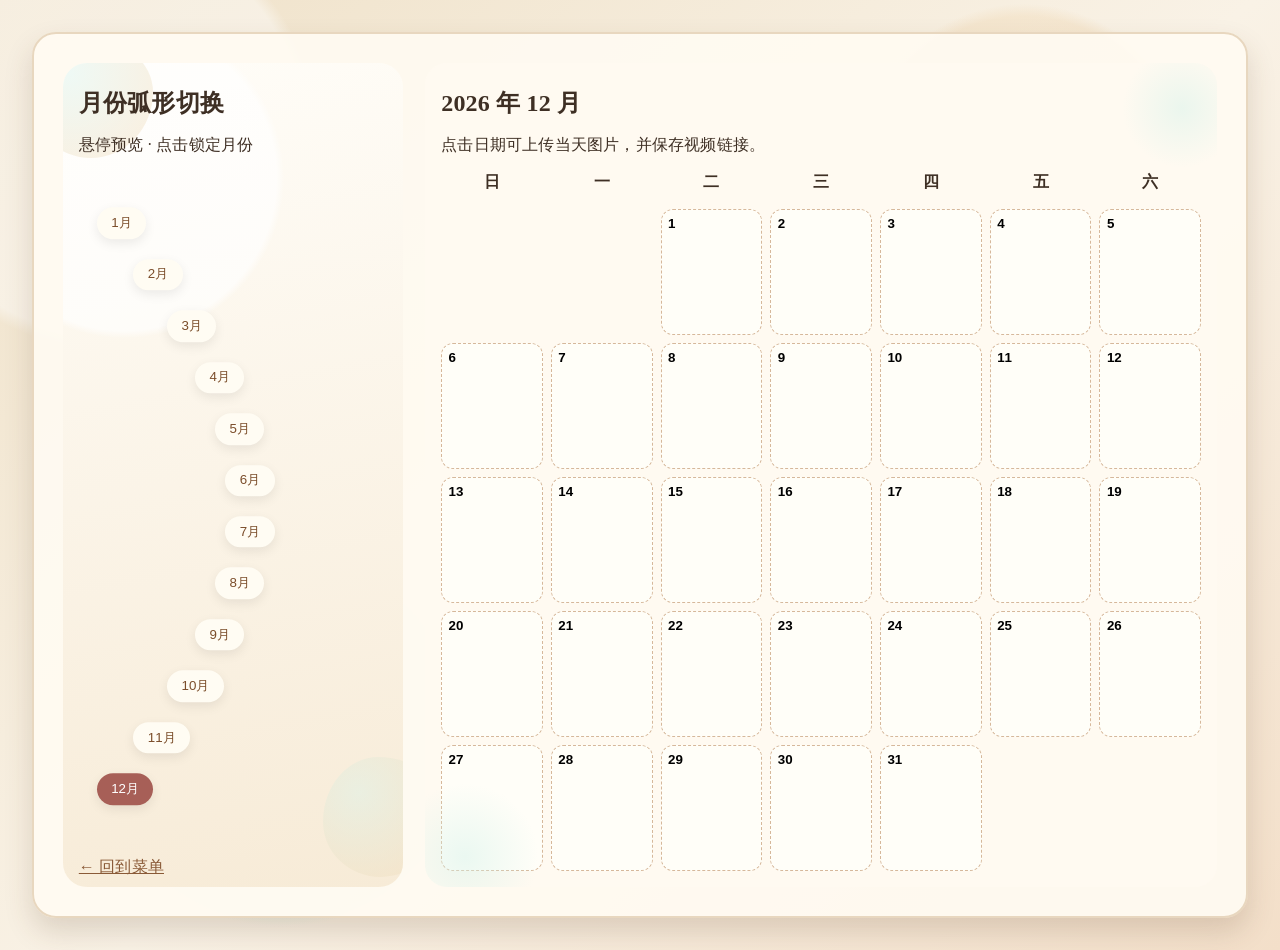
==== commit 15f191a9: "Cleanup duplicated primary button style override" ====
--- a/calendar.html
+++ b/calendar.html
@@ -8,16 +8,19 @@
   </head>
   <body class="page calendar-page">
     <main class="calendar-layout fade-in">
-      <aside class="month-ring-panel">
-        <h1>月份环</h1>
-        <div id="monthRing" class="month-ring" aria-label="月份选择"></div>
+      <aside class="month-arc-panel">
+        <div class="month-illustration leaf-a" aria-hidden="true"></div>
+        <div class="month-illustration leaf-b" aria-hidden="true"></div>
+        <h1>月份弧形切换</h1>
+        <p>悬停预览 · 点击锁定月份</p>
+        <div id="monthArc" class="month-arc" aria-label="月份弧形选择"></div>
         <a class="back-link" href="menu.html">← 回到菜单</a>
       </aside>
 
       <section class="calendar-panel">
         <header>
           <h2 id="calendarTitle">2026 年 1 月</h2>
-          <p>点击任意日期可添加图片和视频链接。</p>
+          <p>点击日期可上传当天图片，并保存视频链接。</p>
         </header>
 
         <div class="weekday-row">
@@ -31,9 +34,10 @@
       <form method="dialog" id="entryForm">
         <h3 id="editorDate">编辑日期</h3>
         <label>
-          图片 URL
-          <input type="url" id="imageInput" placeholder="https://..." />
+          上传图片
+          <input type="file" id="imageFileInput" accept="image/*" />
         </label>
+        <img id="imagePreview" class="upload-preview" alt="图片预览" hidden />
         <label>
           视频链接 URL
           <input type="url" id="videoInput" placeholder="https://..." />
--- a/styles.css
+++ b/styles.css
@@ -1,12 +1,13 @@
 :root {
-  --cream: #fff9f1;
-  --tea: #f6d7b0;
-  --mint: #d6f2ea;
-  --brown: #7b4d2a;
-  --accent: #f0887a;
-  --text: #3f332c;
-  --card: #ffffffcc;
-  --shadow: 0 10px 26px rgba(96, 62, 42, 0.15);
+  --cream: #f7eedf;
+  --tea: #d9b88b;
+  --mint: #cddfcb;
+  --brown: #6b4c35;
+  --accent: #c87b66;
+  --berry: #a75f57;
+  --text: #3e2f24;
+  --card: #fffbf2e8;
+  --shadow: 0 14px 28px rgba(87, 58, 36, 0.17);
 }
 
 * {
@@ -15,168 +16,75 @@
 
 body {
   margin: 0;
-  font-family: "Segoe UI", "PingFang SC", "Microsoft YaHei", sans-serif;
+  font-family: "Georgia", "Times New Roman", "PingFang SC", "Microsoft YaHei", serif;
   color: var(--text);
-  background: radial-gradient(circle at top left, var(--mint), var(--cream) 45%, #ffe9d7);
+  background:
+    radial-gradient(circle at 8% 14%, #ffffff6f 0 14%, transparent 15%),
+    radial-gradient(circle at 80% 18%, #f0d8b466 0 12%, transparent 13%),
+    radial-gradient(circle at 22% 78%, #dfebdd66 0 14%, transparent 15%),
+    linear-gradient(140deg, #efe1c8, #f9f2e6 52%, #f3dfc9);
   min-height: 100vh;
+  letter-spacing: 0.2px;
 }
 
 .page {
   padding: 2rem;
 }
 
-.fade-in {
-  animation: fadeIn 0.7s ease-out both;
-}
-
-.slide-up {
-  animation: slideUp 0.8s ease-out both;
-}
-
-.hero {
-  display: grid;
-  grid-template-columns: 1.1fr 1fr;
-  gap: 2rem;
-  align-items: center;
+.fade-in { animation: fadeIn 0.7s ease-out both; }
+.slide-up { animation: slideUp 0.8s ease-out both; }
+
+/* Home */
+.gif-home {
+  --home-gif: url("https://media.giphy.com/media/l0HlNQ03J5JxX6lva/giphy.gif");
+  background:
+    linear-gradient(rgba(92, 64, 45, 0.28), rgba(92, 64, 45, 0.28)),
+    var(--home-gif) center/cover no-repeat fixed;
+}
+
+.home-minimal {
   min-height: calc(100vh - 4rem);
-}
-
-.tagline {
-  display: inline-block;
-  background: #ffffffb7;
-  border-radius: 999px;
-  padding: 0.4rem 0.9rem;
-}
-
-h1,
-h2 {
-  margin: 0.5rem 0;
-}
-
-.subtitle {
-  max-width: 36rem;
-  line-height: 1.8;
+  display: grid;
+  place-items: center;
 }
 
 .order-btn {
   display: inline-flex;
-  margin-top: 1.2rem;
-  padding: 0.8rem 2rem;
-  background: linear-gradient(135deg, #f58d84, #efc277);
-  color: #fff;
+  padding: 0.95rem 2.3rem;
+  background: linear-gradient(140deg, #d39b72, #c67b68);
+  color: #fffdf8;
   border-radius: 999px;
-  font-size: 2rem;
+  font-size: 2.1rem;
   text-decoration: none;
-  font-family: "Brush Script MT", cursive;
+  font-family: "Brush Script MT", "Snell Roundhand", cursive;
   letter-spacing: 1px;
   box-shadow: var(--shadow);
-  transition: transform 0.25s ease;
+  border: 2px solid #fff4e3;
+  transition: transform 0.25s ease, filter 0.25s ease;
 }
 
 .order-btn:hover {
-  transform: translateY(-5px) scale(1.03);
-}
-
-.hero-right {
-  display: flex;
-  flex-direction: column;
-  gap: 2rem;
-  align-items: center;
-}
-
-.teapot-illustration,
-.teacup-illustration {
-  position: relative;
-}
-
-.teapot-body {
-  width: 220px;
-  height: 140px;
-  background: #efbc87;
-  border-radius: 50% 50% 42% 42%;
-}
-
-.teapot-lid {
-  position: absolute;
-  top: -20px;
-  left: 80px;
-  width: 60px;
-  height: 25px;
-  background: #dc9662;
-  border-radius: 20px;
-}
-
-.teapot-handle {
-  position: absolute;
-  right: -36px;
-  top: 32px;
-  width: 60px;
-  height: 70px;
-  border: 12px solid #dc9662;
-  border-left: 0;
-  border-radius: 0 50px 50px 0;
-}
-
-.teapot-spout {
-  position: absolute;
-  left: -26px;
-  top: 48px;
-  width: 40px;
-  height: 30px;
-  background: #dc9662;
-  clip-path: polygon(0 0, 100% 50%, 0 100%);
-}
-
-.cup-body {
-  width: 170px;
-  height: 90px;
-  background: #fff;
-  border-radius: 14px 14px 42px 42px;
-  border: 5px solid #eabf98;
-}
-
-.cup-handle {
-  position: absolute;
-  right: -35px;
-  top: 20px;
-  width: 38px;
-  height: 42px;
-  border: 7px solid #eabf98;
-  border-left: 0;
-  border-radius: 0 28px 28px 0;
-}
-
-.steam {
-  position: absolute;
-  width: 20px;
-  height: 55px;
-  border-left: 3px solid #ffffff;
-  border-radius: 50%;
-  animation: steamFloat 2.5s ease-in-out infinite;
-}
-
-.steam1 {
-  top: -50px;
-  left: 52px;
-}
-
-.steam2 {
-  top: -56px;
-  left: 92px;
-  animation-delay: 0.8s;
-}
-
+  transform: translateY(-5px) scale(1.04);
+  filter: sepia(18%);
+}
+
+/* Shared panel */
 .menu-shell,
 .gallery-shell,
 .calendar-layout {
   background: var(--card);
   border-radius: 24px;
   box-shadow: var(--shadow);
-  max-width: 1100px;
+  border: 2px solid #e8d7bf;
+  max-width: 1240px;
   margin: 0 auto;
   padding: 1.8rem;
 }
 
+h1, h2 { margin: 0.5rem 0; }
+h1, h2, h3 { font-family: "Palatino Linotype", "Book Antiqua", serif; }
+
+/* Menu */
 .menu-grid {
   display: grid;
   grid-template-columns: repeat(auto-fit, minmax(280px, 1fr));
@@ -187,7 +95,14 @@
 .menu-card {
   text-decoration: none;
   color: inherit;
-  background: linear-gradient(165deg, #fff, #fff6e7);
+  background:
+    repeating-linear-gradient(
+      170deg,
+      #fff8ec,
+      #fff8ec 12px,
+      #fdf2e0 13px,
+      #fdf2e0 24px
+    );
   border-radius: 20px;
   padding: 1rem;
   min-height: 210px;
@@ -200,21 +115,15 @@
   content: attr(data-desc);
   position: absolute;
   inset: auto 0 0 0;
-  background: #7b4d2ac7;
+  background: #6f4b31d9;
   color: #fff;
   padding: 0.8rem;
   transform: translateY(100%);
   transition: transform 0.25s ease;
 }
 
-.menu-card:hover::after {
-  transform: translateY(0);
-}
-
-.menu-card:hover {
-  transform: translateY(-4px);
-  box-shadow: var(--shadow);
-}
+.menu-card:hover::after { transform: translateY(0); }
+.menu-card:hover { transform: translateY(-4px); box-shadow: var(--shadow); }
 
 .coffee-shape {
   display: inline-block;
@@ -253,13 +162,8 @@
   border-radius: 50%;
 }
 
-.steam-a {
-  left: 24px;
-}
-
-.steam-b {
-  left: 50px;
-}
+.steam-a { left: 24px; }
+.steam-b { left: 50px; }
 
 .plate-icon {
   width: 90px;
@@ -269,42 +173,102 @@
   margin-bottom: 0.8rem;
 }
 
+/* Calendar arc layout */
 .calendar-layout {
   display: grid;
-  grid-template-columns: 280px 1fr;
-  gap: 1.5rem;
-}
-
-.month-ring-panel {
-  background: #fffbf5;
-  border-radius: 18px;
-  padding: 1rem;
-}
-
-.month-ring {
-  width: 220px;
-  height: 220px;
-  margin: 1rem auto;
+  grid-template-columns: 340px 1fr;
+  gap: 1.4rem;
+  min-height: 80vh;
+}
+
+.month-arc-panel {
   position: relative;
-  border-radius: 50%;
-  border: 2px dashed #e0a476;
-}
-
-.month-btn {
-  position: absolute;
-  transform: translate(-50%, -50%);
+  overflow: hidden;
+  border-radius: 24px;
+  background:
+    radial-gradient(circle at 18% 14%, #ffffffab 0 20%, transparent 21%),
+    linear-gradient(170deg, #fffdf8, #f7ebd7);
+  padding: 1rem 1rem 1.2rem;
+}
+
+.month-illustration {
+  position: absolute;
+  width: 120px;
+  height: 120px;
+  background: radial-gradient(circle at 30% 30%, #d6f2ea, #f6d7b0);
+  opacity: 0.4;
+  border-radius: 46% 54% 52% 48% / 54% 45% 55% 46%;
+}
+
+.leaf-a { left: -30px; top: -25px; }
+.leaf-b { right: -40px; bottom: 10px; }
+
+.month-arc-panel h1,
+.month-arc-panel p,
+.month-arc,
+.month-arc-panel .back-link { position: relative; z-index: 2; }
+
+.month-arc {
+  margin-top: 1rem;
+  min-height: calc(100% - 120px);
+  width: 100%;
+  position: relative;
+}
+
+.month-arc-btn {
+  position: absolute;
+  left: 18px;
+  transform: translateY(-50%);
   border: 0;
-  background: #fff;
+  background: #fffcf3;
   color: #7b4d2a;
   border-radius: 999px;
-  padding: 0.3rem 0.5rem;
+  padding: 0.42rem 0.9rem;
+  box-shadow: 0 4px 12px rgba(0, 0, 0, 0.08);
   cursor: pointer;
-  font-size: 0.85rem;
-}
-
-.month-btn.active {
-  background: #f0887a;
+  transition: transform 0.2s ease, background 0.2s ease, color 0.2s ease;
+}
+
+.month-arc-btn:hover,
+.month-arc-btn.preview {
+  transform: translateY(-50%) translateX(6px);
+  background: #ddb27f;
+}
+
+.month-arc-btn.active {
+  background: var(--berry);
   color: #fff;
+}
+
+.calendar-panel {
+  background: #fffaf1;
+  border-radius: 22px;
+  padding: 1rem;
+  position: relative;
+  overflow: hidden;
+}
+
+.calendar-panel::before,
+.calendar-panel::after {
+  content: "";
+  position: absolute;
+  border-radius: 50%;
+  background: radial-gradient(circle, #d6f2ea80, transparent 65%);
+  pointer-events: none;
+}
+
+.calendar-panel::before {
+  width: 130px;
+  height: 130px;
+  right: -30px;
+  top: -20px;
+}
+
+.calendar-panel::after {
+  width: 160px;
+  height: 160px;
+  left: -40px;
+  bottom: -50px;
 }
 
 .weekday-row,
@@ -321,10 +285,10 @@
 }
 
 .day-cell {
-  border: 1px solid #f1d8c3;
+  border: 1px dashed #d6b89b;
   border-radius: 12px;
-  min-height: 120px;
-  background: #fffcf8;
+  min-height: 126px;
+  background: #fffef8;
   padding: 0.4rem;
   cursor: pointer;
   display: flex;
@@ -334,15 +298,12 @@
 
 .day-cell img {
   width: 100%;
-  height: 50px;
+  height: 56px;
   object-fit: cover;
   border-radius: 8px;
 }
 
-.day-cell a {
-  color: #c45b44;
-  font-size: 0.8rem;
-}
+.day-cell a { color: #c45b44; font-size: 0.8rem; }
 
 .day-editor {
   border: 0;
@@ -351,53 +312,184 @@
   width: min(420px, 92vw);
 }
 
-.day-editor form {
-  display: grid;
+.day-editor form { display: grid; gap: 0.8rem; }
+.day-editor input,
+.gallery-shell input { width: 100%; padding: 0.45rem; border-radius: 8px; border: 1px solid #d8c2aa; }
+
+.upload-preview {
+  width: 100%;
+  max-height: 160px;
+  object-fit: cover;
+  border-radius: 10px;
+}
+
+/* Gallery periods */
+.period-manager {
+  margin: 1rem 0;
+  display: grid;
+  grid-template-columns: 1fr auto;
   gap: 0.8rem;
-}
-
-.day-editor input,
-.gallery-controls input {
-  width: 100%;
-  padding: 0.45rem;
-  border-radius: 8px;
-  border: 1px solid #d8c2aa;
-}
-
-.gallery-controls {
-  display: grid;
-  grid-template-columns: repeat(auto-fit, minmax(220px, 1fr));
-  gap: 1rem;
-  margin: 1rem 0;
-}
-
-.primary-btn {
+  align-items: end;
+}
+
+.primary-btn,
+.ghost-btn {
   border: 0;
   border-radius: 999px;
-  background: #f0887a;
-  color: #fff;
-  padding: 0.6rem 1rem;
+  padding: 0.58rem 1rem;
   cursor: pointer;
-  align-self: end;
-}
-
-.gallery-grid {
-  display: grid;
-  grid-template-columns: repeat(auto-fit, minmax(190px, 1fr));
+}
+
+.primary-btn { background: #b87465; color: #fffef7; }
+.ghost-btn { background: #ede2d2; color: #6f4a2f; }
+.ghost-btn.danger { background: #efc6be; color: #7e2b2b; }
+
+.period-list {
+  display: flex;
+  flex-wrap: wrap;
   gap: 0.8rem;
-}
-
-.gallery-item {
+  margin-bottom: 1rem;
+}
+
+.period-item {
+  border: 0;
+  background: #fff;
+  border-radius: 14px;
+  padding: 0.6rem 0.8rem;
+  box-shadow: 0 5px 14px rgba(0, 0, 0, 0.09);
+  display: flex;
+  gap: 0.5rem;
+  align-items: center;
+  cursor: pointer;
+}
+
+.period-item.active {
+  outline: 2px solid var(--berry);
+  transform: translateY(-2px);
+}
+
+.period-item .tiny-pot {
+  width: 26px;
+  height: 20px;
+  border-radius: 50% 50% 45% 45%;
+  background: #d29663;
+  position: relative;
+}
+
+.period-item .tiny-pot::after {
+  content: "";
+  position: absolute;
+  right: -8px;
+  top: 5px;
+  width: 8px;
+  height: 8px;
+  border: 2px solid #b07543;
+  border-left: 0;
+  border-radius: 0 8px 8px 0;
+}
+
+.period-detail {
+  background: #fffcf8;
+  border-radius: 18px;
+  padding: 1rem;
+}
+
+.period-detail-head {
+  display: flex;
+  justify-content: space-between;
+  flex-wrap: wrap;
+  gap: 0.8rem;
+  align-items: center;
+}
+
+.period-actions { display: flex; gap: 0.5rem; }
+
+.water-upload-controls {
+  margin: 0.8rem 0;
+}
+
+.waterfall-scene {
+  display: grid;
+  grid-template-columns: 120px 1fr;
+  gap: 1rem;
+  align-items: start;
+}
+
+.teapot-anchor {
+  position: sticky;
+  top: 1rem;
+  width: 105px;
+  height: 90px;
+}
+
+.pot-body {
+  position: absolute;
+  bottom: 10px;
+  left: 14px;
+  width: 70px;
+  height: 46px;
+  border-radius: 50% 50% 44% 44%;
+  background: #d29663;
+}
+
+.pot-lid {
+  position: absolute;
+  top: 14px;
+  left: 34px;
+  width: 30px;
+  height: 10px;
+  border-radius: 10px;
+  background: #b97f4d;
+}
+
+.pot-handle {
+  position: absolute;
+  right: 8px;
+  bottom: 24px;
+  width: 16px;
+  height: 24px;
+  border: 4px solid #b97f4d;
+  border-left: 0;
+  border-radius: 0 14px 14px 0;
+}
+
+.pot-spout {
+  position: absolute;
+  left: 0;
+  bottom: 30px;
+  width: 20px;
+  height: 15px;
+  background: #b97f4d;
+  clip-path: polygon(0 0, 100% 50%, 0 100%);
+}
+
+.water-stream {
+  border-left: 10px solid #b9d9e6;
+  padding-left: 0.8rem;
+  display: grid;
+  gap: 0.8rem;
+  background: linear-gradient(180deg, #d4ecf399, transparent 28%);
+  border-radius: 10px;
+}
+
+.stream-item {
   background: #fff;
   border-radius: 12px;
   padding: 0.5rem;
   box-shadow: 0 4px 14px rgba(0, 0, 0, 0.08);
 }
 
-.gallery-item img,
-.gallery-item iframe {
+.stream-item img {
   width: 100%;
+  max-height: 220px;
+  object-fit: cover;
   border-radius: 8px;
+}
+
+.stream-item footer {
+  margin-top: 0.4rem;
+  display: flex;
+  gap: 0.5rem;
 }
 
 .back-link {
@@ -412,29 +504,24 @@
 }
 
 @keyframes slideUp {
-  from {
-    opacity: 0;
-    transform: translateY(20px);
-  }
-  to {
-    opacity: 1;
-    transform: translateY(0);
-  }
-}
-
-@keyframes steamFloat {
-  0%,
-  100% { transform: translateY(0); }
-  50% { transform: translateY(-8px); }
-}
-
-@media (max-width: 900px) {
-  .hero,
+  from { opacity: 0; transform: translateY(20px); }
+  to { opacity: 1; transform: translateY(0); }
+}
+
+@media (max-width: 960px) {
   .calendar-layout {
     grid-template-columns: 1fr;
   }
 
-  .month-ring {
-    margin-inline: 0;
+  .month-arc {
+    min-height: 300px;
   }
-}
+
+  .waterfall-scene {
+    grid-template-columns: 1fr;
+  }
+
+  .teapot-anchor {
+    position: relative;
+  }
+}
